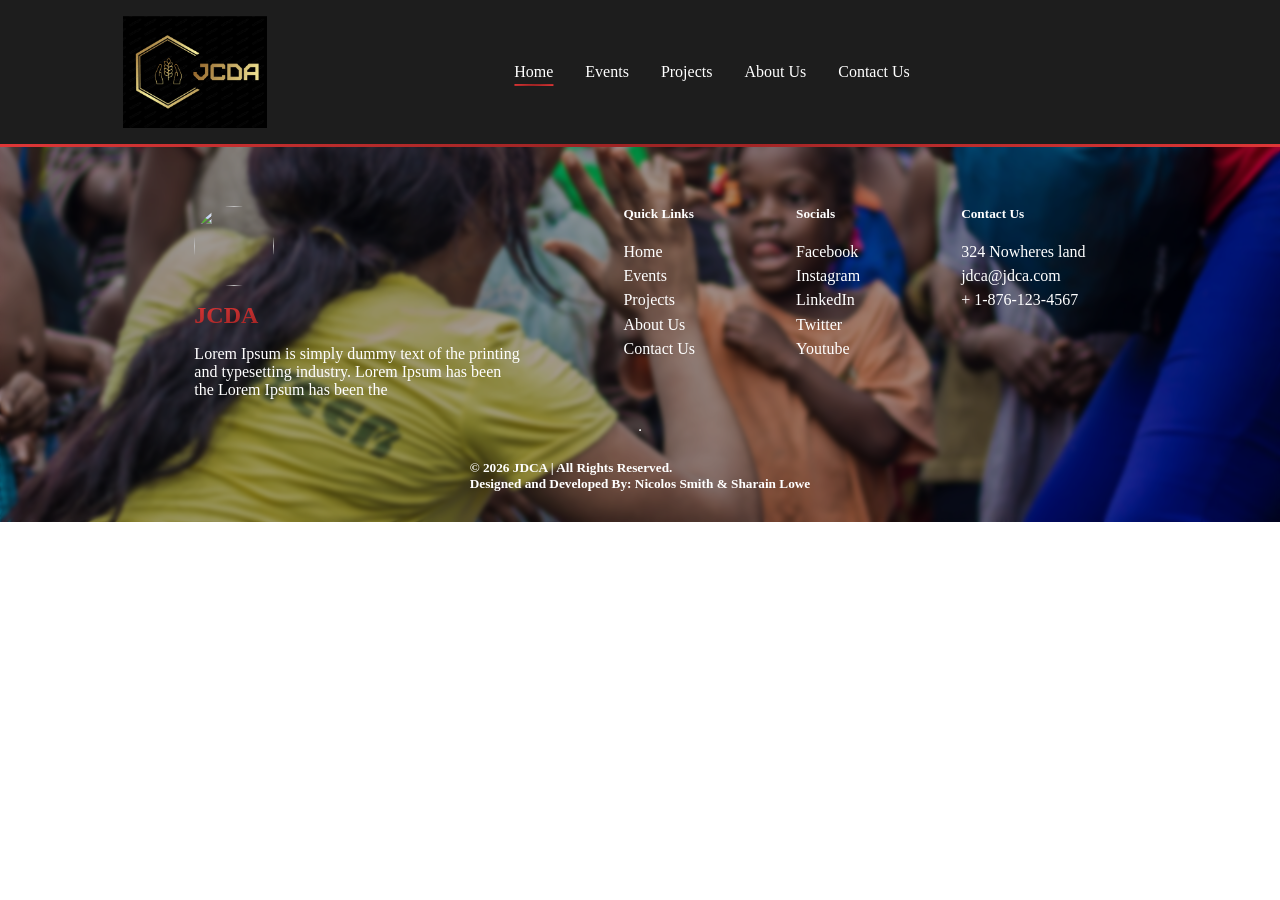
==== index.html @ 3dbd9f69 "changes" ====
<!DOCTYPE html>
<html lang="en">
<head>
    <meta charset="UTF-8">
    <meta name="viewport" content="width=device-width, initial-scale=1.0">
    <link rel="stylesheet" href="./css/style.css">
    <title>Home</title>
</head>
<body>
    <nav>
        <div class="logo-border">
            <a href="index.html">
                <img src="./images/mplogo.png" alt="logo">
            </a>
        </div>
        <ul>
            <li>
                <a href="index.html" class="active-link">Home</a>
            </li>
            <li>
                <a href="events.html">Events</a>
            </li>
            <li>
                <a href="projects-gallery.html">Projects</a>
            </li>
            <li>
                <a href="about.html">About Us</a>
            </li>
            <li>
                <a href="contact.html">Contact Us</a>
            </li>
        </ul>
        <ul>
            <li>
                <i class="fa-solid fa-user"></i>
            </li>
        </ul>
    </nav>






    <footer>
        <div class="overlay">
            <div class="main">
                <div class="comp">
                    <div class="logo-border">
                        <img src="/assets/img/newLogo-01.png" alt="">
                    </div>
                    <h5>JCDA</h5>
                    <p>Lorem Ipsum is simply dummy text of the printing and typesetting industry. Lorem Ipsum has been
                        the Lorem Ipsum has been the</p>
                </div>
                <div class="quicklink">
                    <h5 class="tit">Quick Links</h5>
                    <ul>
                        <li class="footerNav">Home</li>
                        <li class="footerNav">Events</li>
                        <li class="footerNav">Projects</li>
                        <li class="footerNav">About Us</li>
                        <li class="footerNav">Contact Us</li>
                    </ul>
                </div>
                <div class="socials">
                    <h5 class="tit">Socials</h5>
                    <ul>
                        <li class="footerNav"> <i class="fa-brands fa-facebook"></i> Facebook</li>
                        <li class="footerNav"> <i class="fa-brands fa-instagram"></i> Instagram</li>
                        <li class="footerNav"> <i class="fa-brands fa-linkedin"></i> LinkedIn</li>
                        <li class="footerNav"> <i class="fa-brands fa-x-twitter"></i> Twitter</li>
                        <li class="footerNav"> <i class="fa-brands fa-youtube"></i> Youtube</li>
                    </ul>
                </div>
                <div class="contact">
                    <h5 class="tit">Contact Us</h5>
                    <ul>
                        <li>324 Nowheres land</li>
                        <li>jdca@jdca.com</li>
                        <li>+ 1-876-123-4567</li>
                    </ul>
                </div>
            </div>
            <hr class="divider">
            <div class="bottom">
                <h5>© 2026 JDCA | All Rights Reserved.</h5>
                <h5>Designed and Developed By: Nicolos Smith & Sharain Lowe</h5>
            </div>
        </div>
    </footer> 
</body>
</html>
---- css/style.css ----
*{
    margin: 0;
    padding: 0;
    text-decoration: none;
    color: white;
}

.logo-border img {
    width: 9rem;
    height: 7rem;
    object-fit: cover;
    display: block;
}

nav {
    display: flex;
    justify-content: space-around;
    align-items: center;
    padding: 1rem 0rem;
    width: 100%;
    background-color: rgba(0, 0, 0, 0.888);
    color: white;
    position: relative;
}

nav ul {
    position: relative;
    display: flex;
    flex-direction: row;
    justify-content: space-between;
    margin-bottom: 0;
}


nav ul li {
    list-style: none;
    margin-right: 2rem;
}

nav ul li:last-child {
    margin-right: 0;
}

nav ul li a {
    position: relative;
    text-decoration: none;
    color: white;
    font-size: 16px;
    padding-bottom: 6px;
    cursor: pointer;
}


nav ul li a::after {
    content: '';
    position: absolute;
    left: 50%;
    bottom: 0;
    width: 0;
    height: 2px;
    transform: translateX(-50%);
    background: linear-gradient(171deg,
            rgb(224, 55, 55) 0%,
            rgb(159, 36, 36) 45%,
            rgb(159, 36, 36) 55%,
            rgb(224, 55, 55) 100%);
    transition: width 0.35s ease;
}

nav ul li a.active-link::after {
    width: 100%;
}


footer {
    width: 100%;
    min-height: 42vh;
    background-image: url(../images/background.jpg);
    background-size: cover;
    background-repeat: no-repeat;
    background-position: center;
    position: relative;
    display: flex;
}

footer::after {
    content: "";
    position: absolute;
    left: 0;
    top: 0;
    width: 100%;
    height: 3px;
    background: linear-gradient(171deg,
            rgb(224, 55, 55) 0%,
            rgb(159, 36, 36) 45%,
            rgb(159, 36, 36) 55%,
            rgb(224, 55, 55) 100%);
}

footer .overlay {
    position: relative;
    width: 100%;
    min-height: 42vh;
    height: auto;
    backdrop-filter: blur(2px);
    -webkit-backdrop-filter: blur(2px);
    background-color: rgba(0, 0, 0, 0.353);
    display: flex;
    flex-direction: column;
    justify-content: space-evenly;
    align-items: center;
}

footer .comp img {
    width: 5rem;
    height: 5rem;
    border-radius: 50%;
    object-fit: cover;
    display: block;
}

footer .comp {
    width: 30%;
    display: flex;
    row-gap: 1rem;
    flex-direction: column;
}

.quicklink,
.category,
.socials,
.contact {
    display: flex;
    justify-content: center;
    align-items: start;
    flex-direction: column;
    row-gap: 1rem;
}

.comp h5 {
    background: linear-gradient(171deg,
            rgb(224, 55, 55) 0%,
            rgb(159, 36, 36) 45%,
            rgb(159, 36, 36) 55%,
            rgb(224, 55, 55) 100%);
    -webkit-background-clip: text;
    -webkit-text-fill-color: transparent;
    background-clip: text;
    color: transparent;
    font-size: x-large;
}

.comp p {
    color: white;

}

.main {
    position: relative;
    justify-content: space-evenly;
    align-items: start;
    display: flex;
    flex-direction: row;
    padding-top: 2rem;
}


.main ul li {
    list-style: none;
    color: white;
    width: 100%;
    gap: 0.5rem
}


.main ul {
    display: flex;
    flex-direction: column;
    align-items: start;
    position: relative;
    padding: 0;
    row-gap: 0.4rem;
    margin-top: 0.3rem;
}


.topImage{
    width:100;
    position:relative;
    height:40vh;
    background-image: url(../images/contact.jpg);
    background-size: cover;
    background-repeat: no-repeat;
    background-position: center;
    position: relative;
    display: flex;
    flex-direction: column;
    justify-content: center;

}
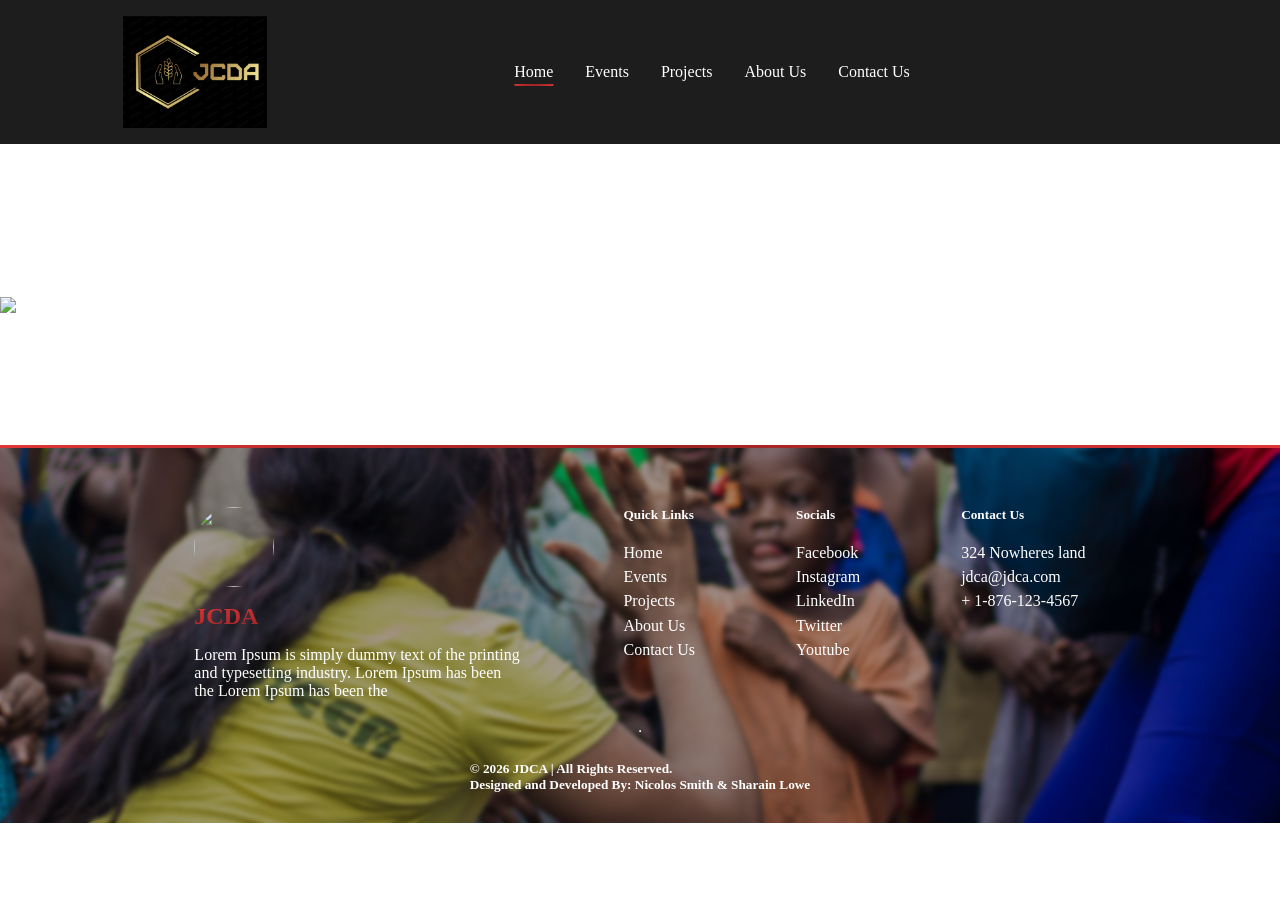
==== commit 502bf1f4: "Add files via upload" ====
--- a/index.html
+++ b/index.html
@@ -37,8 +37,49 @@
         </ul>
     </nav>
 
+    <section class="hero">
+        <div class="hero-content">
+            <h2>Building Stronger Communities Across Jamaica</h2>
+            <p>Creating opportunities through education, youth development, environmental projects, and community outreach.</p>
+            <div class="hero-actions">
+                <a href="about.html" class="button">Learn More</a>
+                <a href="contact.html" class="button button-secondary">Get Involved</a>
+            </div>
+        </div>
+    </section>
 
-
+    <section class="welcome">
+     <div class="welcome-content">
+            <h2>Welcome to JCDA</h2>
+            <p>
+            The Jamaica Community Development Association (JCDA) is a non-profit organization dedicated to improving communities across Jamaica through education, youth initiatives, environmental projects, and community outreach programmes.
+            </p>
+        </div>
+    </section>
+    <section class="featured">
+        <div class="featured-content">
+            <h2>Featured Project</h2>
+            <div class="project-card">
+                <div class="image-group">
+                    <img src="images/Planting.trees.jpg" alt="Community Tree Planting Project">
+                 <!--   <img src="images/planting.trees2.jpg" alt="Community Tree Planting Project"> -->
+                </div>
+                <div class="project-details">
+                    <h3>Community Tree Planting Initiative</h3>
+                    <p>
+                        JCDA's Community Tree Planting Initiative focuses on protecting Jamaica's environment by encouraging volunteers to plant trees and promote sustainability within local communities.
+                    </p>
+                    <h4>Project Achievements</h4>
+                    <ul>
+                        <li>1,500 trees planted</li>
+                        <li>350 community volunteers involved</li>
+                        <li>10 communities supported</li>
+                    </ul>
+                    <a href="contact.html" class="button">Volunteer Today</a>
+                </div>
+            </div>
+        </div>
+    </section>
 
 
 
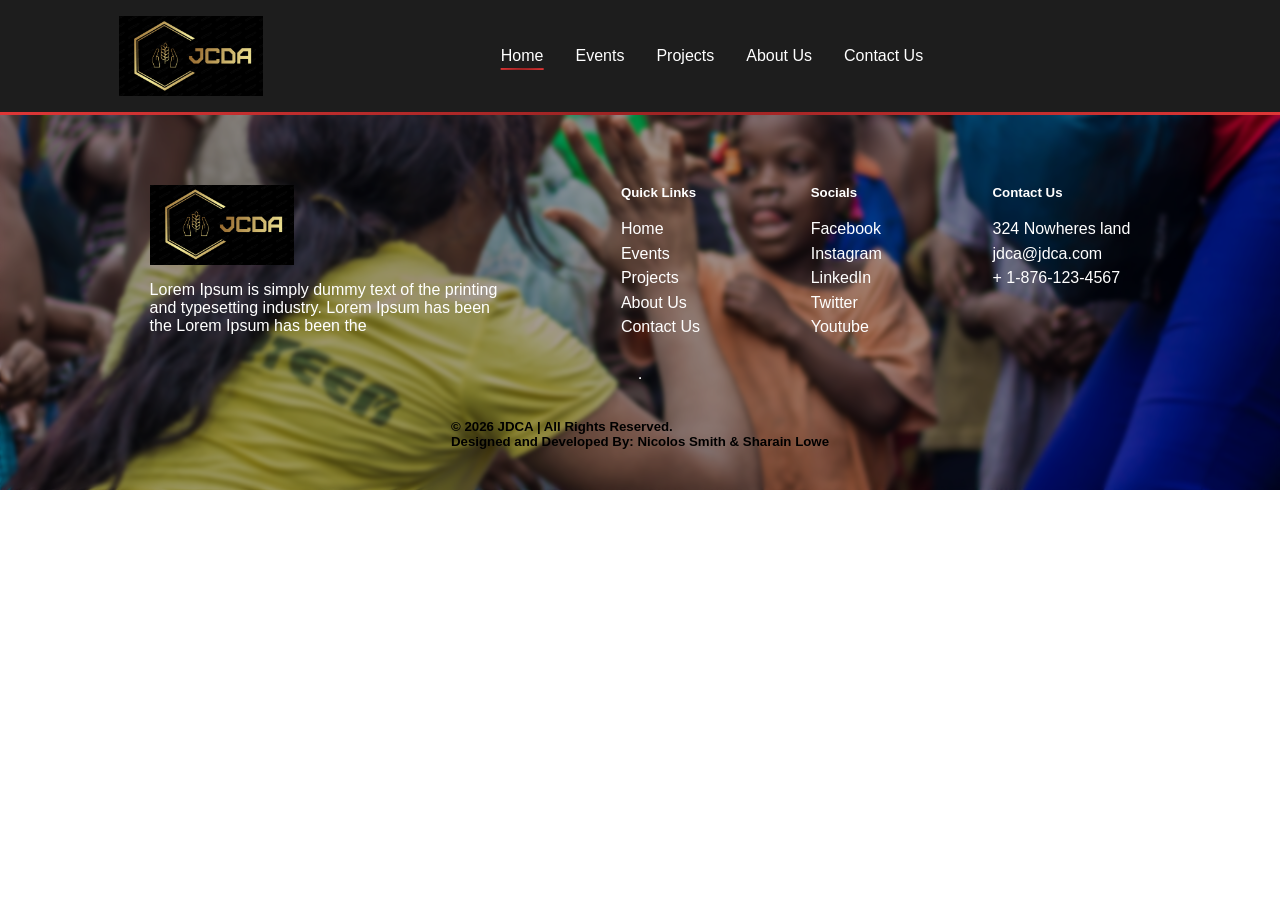
==== commit cb3ac18f: "event page completed" ====
--- a/index.html
+++ b/index.html
@@ -37,49 +37,8 @@
         </ul>
     </nav>
 
-    <section class="hero">
-        <div class="hero-content">
-            <h2>Building Stronger Communities Across Jamaica</h2>
-            <p>Creating opportunities through education, youth development, environmental projects, and community outreach.</p>
-            <div class="hero-actions">
-                <a href="about.html" class="button">Learn More</a>
-                <a href="contact.html" class="button button-secondary">Get Involved</a>
-            </div>
-        </div>
-    </section>
 
-    <section class="welcome">
-     <div class="welcome-content">
-            <h2>Welcome to JCDA</h2>
-            <p>
-            The Jamaica Community Development Association (JCDA) is a non-profit organization dedicated to improving communities across Jamaica through education, youth initiatives, environmental projects, and community outreach programmes.
-            </p>
-        </div>
-    </section>
-    <section class="featured">
-        <div class="featured-content">
-            <h2>Featured Project</h2>
-            <div class="project-card">
-                <div class="image-group">
-                    <img src="images/Planting.trees.jpg" alt="Community Tree Planting Project">
-                 <!--   <img src="images/planting.trees2.jpg" alt="Community Tree Planting Project"> -->
-                </div>
-                <div class="project-details">
-                    <h3>Community Tree Planting Initiative</h3>
-                    <p>
-                        JCDA's Community Tree Planting Initiative focuses on protecting Jamaica's environment by encouraging volunteers to plant trees and promote sustainability within local communities.
-                    </p>
-                    <h4>Project Achievements</h4>
-                    <ul>
-                        <li>1,500 trees planted</li>
-                        <li>350 community volunteers involved</li>
-                        <li>10 communities supported</li>
-                    </ul>
-                    <a href="contact.html" class="button">Volunteer Today</a>
-                </div>
-            </div>
-        </div>
-    </section>
+
 
 
 
@@ -88,9 +47,8 @@
             <div class="main">
                 <div class="comp">
                     <div class="logo-border">
-                        <img src="/assets/img/newLogo-01.png" alt="">
+                        <img src="./images/mplogo.png" alt="">
                     </div>
-                    <h5>JCDA</h5>
                     <p>Lorem Ipsum is simply dummy text of the printing and typesetting industry. Lorem Ipsum has been
                         the Lorem Ipsum has been the</p>
                 </div>
--- a/css/style.css
+++ b/css/style.css
@@ -2,12 +2,17 @@
     margin: 0;
     padding: 0;
     text-decoration: none;
-    color: white;
+    font-family: Arial, Helvetica, sans-serif;
+
+}
+
+section{
+    color: rgb(255, 255, 255);
 }
 
 .logo-border img {
     width: 9rem;
-    height: 7rem;
+    height: 5rem;
     object-fit: cover;
     display: block;
 }
@@ -112,9 +117,8 @@
 }
 
 footer .comp img {
-    width: 5rem;
+    width: 9rem;
     height: 5rem;
-    border-radius: 50%;
     object-fit: cover;
     display: block;
 }
@@ -156,6 +160,7 @@
 }
 
 .main {
+    color: rgb(255, 255, 255);
     position: relative;
     justify-content: space-evenly;
     align-items: start;
@@ -197,4 +202,273 @@
     flex-direction: column;
     justify-content: center;
 
+}
+
+.topImage .overlay{
+    background-color: rgba(0, 0, 0, 0.234);
+    position: relative;
+    display: flex;
+    flex-direction: column;
+    justify-content: center;
+    height:100%;
+    width: 100%;
+}
+
+.topImage .overlay h1{
+    margin-left: 2rem;
+
+}
+
+.topImage .overlay h3{
+    margin-top: 1.3rem;
+    margin-left: 12rem;
+}
+
+
+main .contact{
+    display: flex;
+    position: relative;
+    justify-content: center;
+    width:100%;
+    align-items: center;
+    flex-direction: row;
+    min-height: 40vh;
+    padding:2rem;
+    background-color: rgba(0, 0, 0, 0.888);
+}
+
+main .contact h1{
+    color:black;
+    font-size: 3rem;
+}
+
+main .contact p{
+    color:black;
+}
+
+.contactDetails, form{
+    width:50%;
+    height:100%;
+    display: flex;
+    flex-direction: column;
+    row-gap: 2rem;
+}
+
+.formcon{
+    width:80%;
+    background-color: rgb(46, 46, 46);
+    padding:2rem;
+    border-radius: 1rem;
+    display: flex;
+    flex-direction: column;
+    row-gap: 2rem;
+    border: 1px solid rgb(133, 133, 133);
+}
+
+.row{
+    width:80%;
+    display: flex;
+    flex-direction: row;
+    justify-content: space-between;
+    position: relative;
+    column-gap: 2rem;
+}
+
+.namefield, .fieldCon{
+    
+    display: flex;
+    position: relative;
+    flex-direction: column;
+    width:80%;
+    justify-content: space-between;
+}
+
+.fieldCon{
+    width:100%;
+}
+
+input{
+    height:2rem;
+}
+.error{
+    color:red;
+    font-size: 0.8rem;
+}
+
+input.invalid, textarea.invalid{
+   border: 2px solid red;
+}
+
+input.valid, textarea.valid {
+    border: 2px solid green;
+}
+
+.error{
+    color: red !important;
+}
+
+.contact .contactDetails h1, .contact .contactDetails p{
+    color: white;
+}
+
+.contact .contactDetails p{
+    font-size: 1.5rem;
+    font-weight: 200;
+}
+
+.contactinfo{
+    display: flex;
+    position: relative;
+    align-items: center;
+    column-gap: 1rem;
+}
+
+.contactinfo .svg-inline--fa{
+    font-size: 2rem;
+    width:2rem;
+    height:2rem;
+}
+
+#subBtn{
+    background-color: black;
+    color:white;
+    outline:none;
+    border:2px solid white;
+    width:7rem;
+    height:2.5rem;
+    border-radius: 1rem;
+    cursor: pointer;
+}
+
+
+#subBtn:hover{
+    background-color: rgb(33, 33, 33);
+}
+
+input, textarea{
+    color: rgb(49, 49, 49);
+}
+
+textarea{
+    height:4rem;
+}
+
+
+.events{
+    display: flex;
+    flex-direction: column;
+    justify-content: center;
+    align-items: center;
+    padding: 2rem;
+    row-gap: 3rem;
+    background-color: rgb(46, 46, 46);
+}
+
+.events h1{
+    font-family: Arial, Helvetica, sans-serif;
+    font-size: 3rem;
+}
+
+.eventCon{
+    width:100%;
+    justify-content: center;
+    display: flex;
+    flex-direction: row;
+    flex-wrap: wrap;
+    column-gap: 2rem;
+    row-gap: 2rem;
+}
+
+.eventCard{
+    width:20rem;
+    background-color: rgb(255, 254, 253);
+    height:25rem;
+    display: flex;
+    flex-direction: column;
+    border-radius: 3rem;
+    box-shadow: 0px 10px 11px -1px rgba(0,0,0,0.75);
+    -webkit-box-shadow: 0px 10px 11px -1px rgba(0,0,0,0.75);
+    -moz-box-shadow: 0px 10px 11px -1px rgba(0,0,0,0.75);
+}
+
+.eventCard img{
+    border-radius: 3rem;
+    box-shadow: 0px 10px 11px -1px rgba(0,0,0,0.75);
+    -webkit-box-shadow: 0px 10px 11px -1px rgba(0,0,0,0.75);
+    -moz-box-shadow: 0px 10px 11px -1px rgba(0,0,0,0.75);
+}
+
+.cardInfo{
+    display: flex;
+    justify-content: center;
+    align-items: center;
+    position: relative;
+    flex:1;
+    column-gap: 1rem;
+    padding:0 1rem;
+}
+
+.cardInfo h5{
+    color: rgb(109, 109, 109);
+}
+
+.cardInfo span{
+    height:60%;
+    width:2px;
+    
+}
+
+.blueline{
+     background-color: rgb(41, 95, 126);
+}
+
+.redline{
+    background-color: rgb(173, 0, 0);
+}
+
+
+.greenline{
+background-color: rgb(0, 75, 0);
+}
+
+.purpleline{
+    background-color: purple;
+}
+
+.date{
+    display: flex;
+    flex-direction: column;
+    justify-content: center;
+    align-items: center;
+}
+
+.date h4, .date h3{
+    font-size: 2rem;
+}
+
+.date h4{
+   font-family:Cambria, Cochin, Georgia, Times, 'Times New Roman', serif;
+}
+
+.fulldDeatails{
+    display: flex;
+    flex-direction: column;
+    row-gap: 0.6rem;
+    
+}
+
+.blue{
+    color:rgb(41, 95, 126) ;
+}
+
+.red{
+    color:rgb(173, 0, 0);
+}
+
+.green{
+    color: rgb(0, 75, 0);
+}
+
+.purple{
+    color: purple;
 }
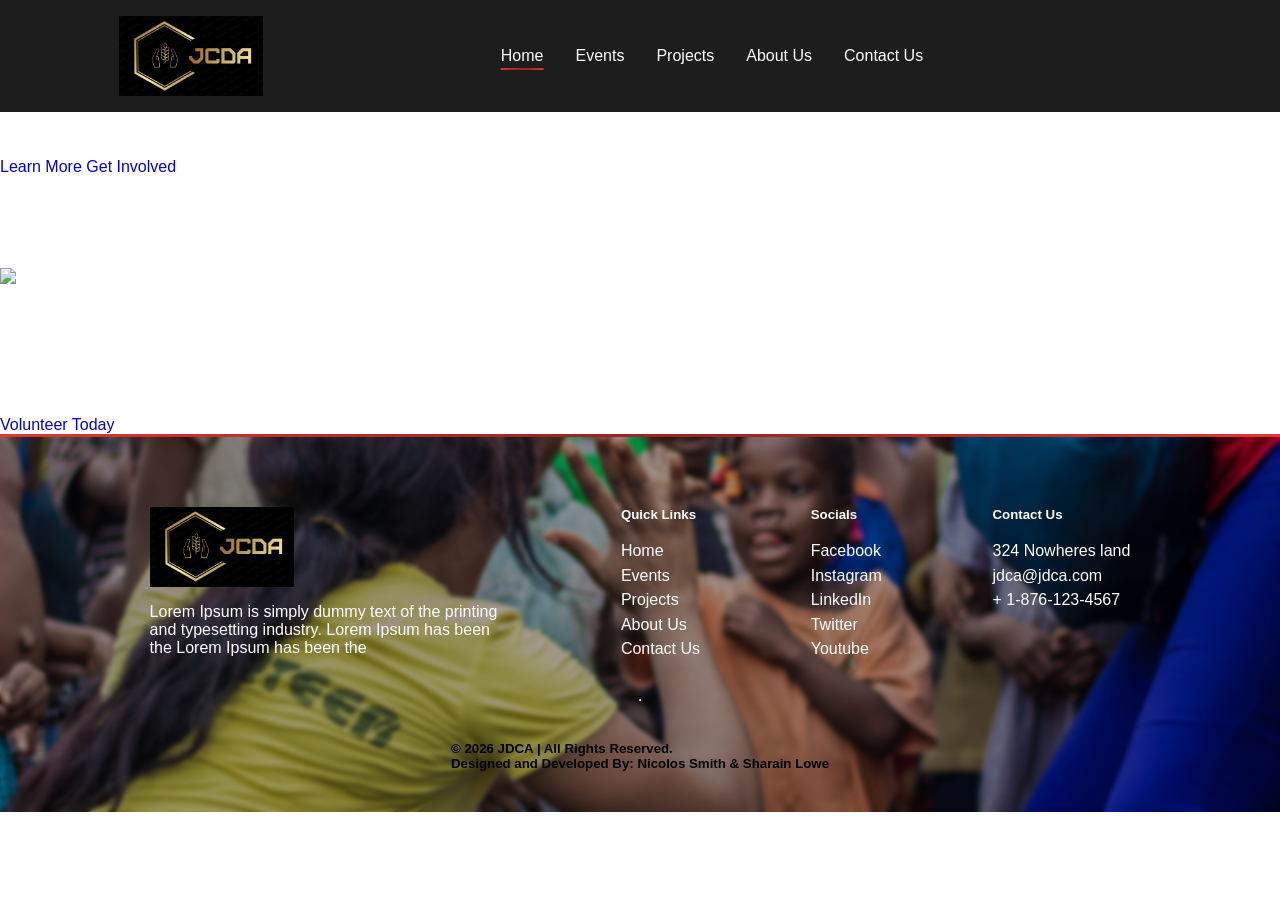
==== commit 26eed624: "Merge branch 'NickReal'" ====
--- a/index.html
+++ b/index.html
@@ -37,8 +37,49 @@
         </ul>
     </nav>
 
+    <section class="hero">
+        <div class="hero-content">
+            <h2>Building Stronger Communities Across Jamaica</h2>
+            <p>Creating opportunities through education, youth development, environmental projects, and community outreach.</p>
+            <div class="hero-actions">
+                <a href="about.html" class="button">Learn More</a>
+                <a href="contact.html" class="button button-secondary">Get Involved</a>
+            </div>
+        </div>
+    </section>
 
-
+    <section class="welcome">
+     <div class="welcome-content">
+            <h2>Welcome to JCDA</h2>
+            <p>
+            The Jamaica Community Development Association (JCDA) is a non-profit organization dedicated to improving communities across Jamaica through education, youth initiatives, environmental projects, and community outreach programmes.
+            </p>
+        </div>
+    </section>
+    <section class="featured">
+        <div class="featured-content">
+            <h2>Featured Project</h2>
+            <div class="project-card">
+                <div class="image-group">
+                    <img src="images/Planting.trees.jpg" alt="Community Tree Planting Project">
+                 <!--   <img src="images/planting.trees2.jpg" alt="Community Tree Planting Project"> -->
+                </div>
+                <div class="project-details">
+                    <h3>Community Tree Planting Initiative</h3>
+                    <p>
+                        JCDA's Community Tree Planting Initiative focuses on protecting Jamaica's environment by encouraging volunteers to plant trees and promote sustainability within local communities.
+                    </p>
+                    <h4>Project Achievements</h4>
+                    <ul>
+                        <li>1,500 trees planted</li>
+                        <li>350 community volunteers involved</li>
+                        <li>10 communities supported</li>
+                    </ul>
+                    <a href="contact.html" class="button">Volunteer Today</a>
+                </div>
+            </div>
+        </div>
+    </section>
 
 
 
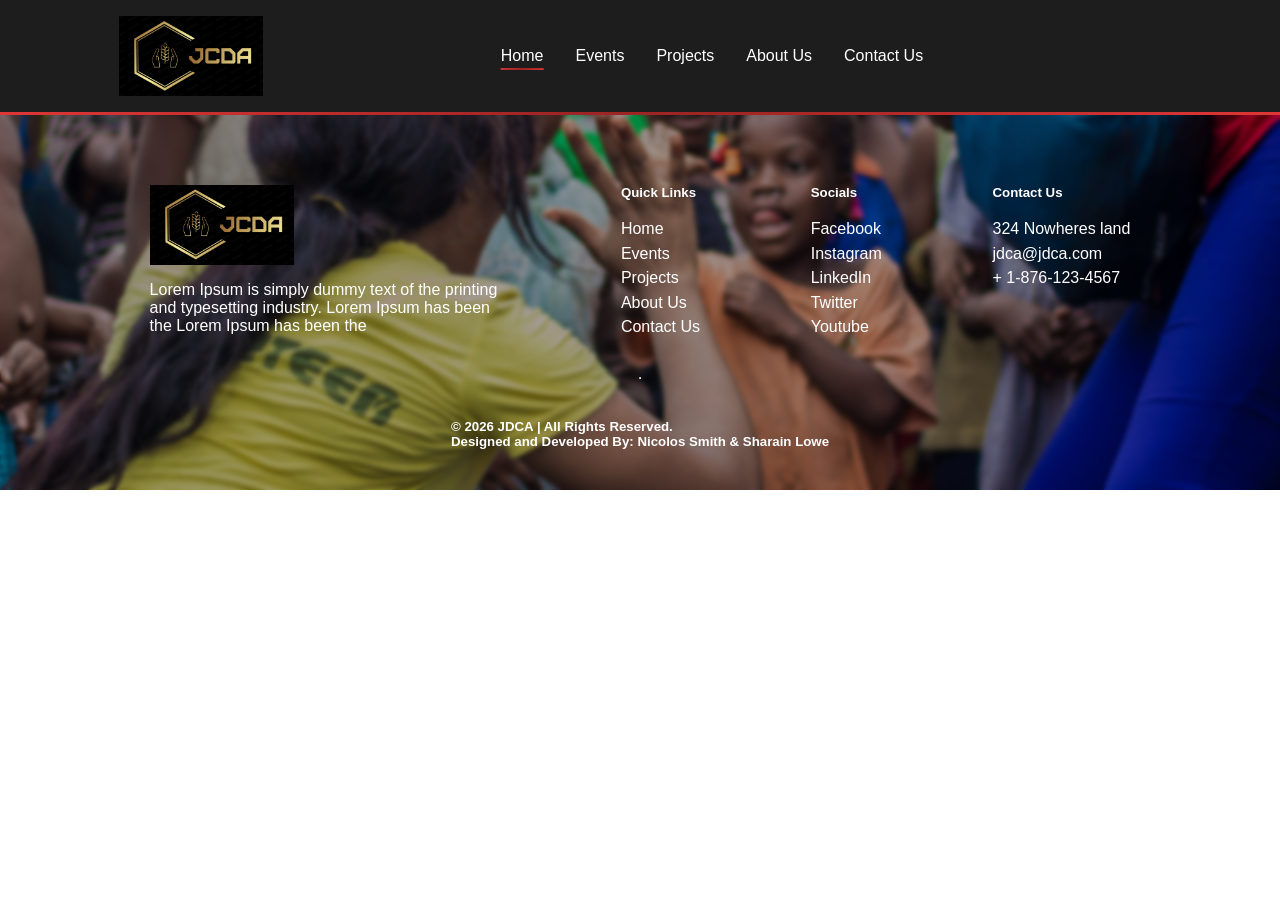
==== commit 4142837f: "updatwe" ====
--- a/index.html
+++ b/index.html
@@ -32,54 +32,13 @@
         </ul>
         <ul>
             <li>
-                <i class="fa-solid fa-user"></i>
+                <!-- <i class="fa-solid fa-user"></i> -->
             </li>
         </ul>
     </nav>
 
-    <section class="hero">
-        <div class="hero-content">
-            <h2>Building Stronger Communities Across Jamaica</h2>
-            <p>Creating opportunities through education, youth development, environmental projects, and community outreach.</p>
-            <div class="hero-actions">
-                <a href="about.html" class="button">Learn More</a>
-                <a href="contact.html" class="button button-secondary">Get Involved</a>
-            </div>
-        </div>
-    </section>
 
-    <section class="welcome">
-     <div class="welcome-content">
-            <h2>Welcome to JCDA</h2>
-            <p>
-            The Jamaica Community Development Association (JCDA) is a non-profit organization dedicated to improving communities across Jamaica through education, youth initiatives, environmental projects, and community outreach programmes.
-            </p>
-        </div>
-    </section>
-    <section class="featured">
-        <div class="featured-content">
-            <h2>Featured Project</h2>
-            <div class="project-card">
-                <div class="image-group">
-                    <img src="images/Planting.trees.jpg" alt="Community Tree Planting Project">
-                 <!--   <img src="images/planting.trees2.jpg" alt="Community Tree Planting Project"> -->
-                </div>
-                <div class="project-details">
-                    <h3>Community Tree Planting Initiative</h3>
-                    <p>
-                        JCDA's Community Tree Planting Initiative focuses on protecting Jamaica's environment by encouraging volunteers to plant trees and promote sustainability within local communities.
-                    </p>
-                    <h4>Project Achievements</h4>
-                    <ul>
-                        <li>1,500 trees planted</li>
-                        <li>350 community volunteers involved</li>
-                        <li>10 communities supported</li>
-                    </ul>
-                    <a href="contact.html" class="button">Volunteer Today</a>
-                </div>
-            </div>
-        </div>
-    </section>
+
 
 
 
--- a/css/style.css
+++ b/css/style.css
@@ -86,6 +86,7 @@
     background-position: center;
     position: relative;
     display: flex;
+    color:white
 }
 
 footer::after {
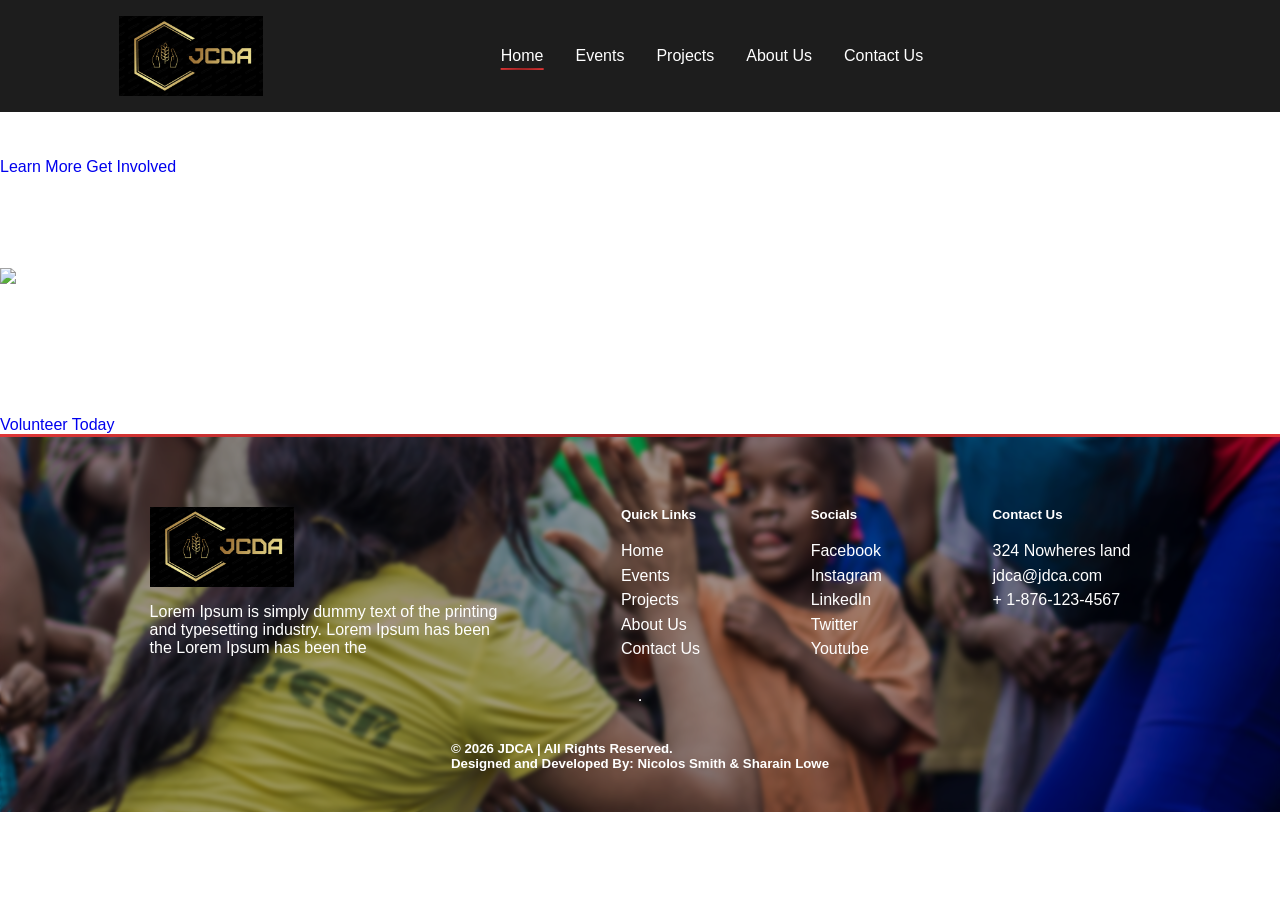
==== commit 82e5f8a4: "Merge branch 'NickReal'" ====
--- a/index.html
+++ b/index.html
@@ -37,8 +37,49 @@
         </ul>
     </nav>
 
+    <section class="hero">
+        <div class="hero-content">
+            <h2>Building Stronger Communities Across Jamaica</h2>
+            <p>Creating opportunities through education, youth development, environmental projects, and community outreach.</p>
+            <div class="hero-actions">
+                <a href="about.html" class="button">Learn More</a>
+                <a href="contact.html" class="button button-secondary">Get Involved</a>
+            </div>
+        </div>
+    </section>
 
-
+    <section class="welcome">
+     <div class="welcome-content">
+            <h2>Welcome to JCDA</h2>
+            <p>
+            The Jamaica Community Development Association (JCDA) is a non-profit organization dedicated to improving communities across Jamaica through education, youth initiatives, environmental projects, and community outreach programmes.
+            </p>
+        </div>
+    </section>
+    <section class="featured">
+        <div class="featured-content">
+            <h2>Featured Project</h2>
+            <div class="project-card">
+                <div class="image-group">
+                    <img src="images/Planting.trees.jpg" alt="Community Tree Planting Project">
+                 <!--   <img src="images/planting.trees2.jpg" alt="Community Tree Planting Project"> -->
+                </div>
+                <div class="project-details">
+                    <h3>Community Tree Planting Initiative</h3>
+                    <p>
+                        JCDA's Community Tree Planting Initiative focuses on protecting Jamaica's environment by encouraging volunteers to plant trees and promote sustainability within local communities.
+                    </p>
+                    <h4>Project Achievements</h4>
+                    <ul>
+                        <li>1,500 trees planted</li>
+                        <li>350 community volunteers involved</li>
+                        <li>10 communities supported</li>
+                    </ul>
+                    <a href="contact.html" class="button">Volunteer Today</a>
+                </div>
+            </div>
+        </div>
+    </section>
 
 
 
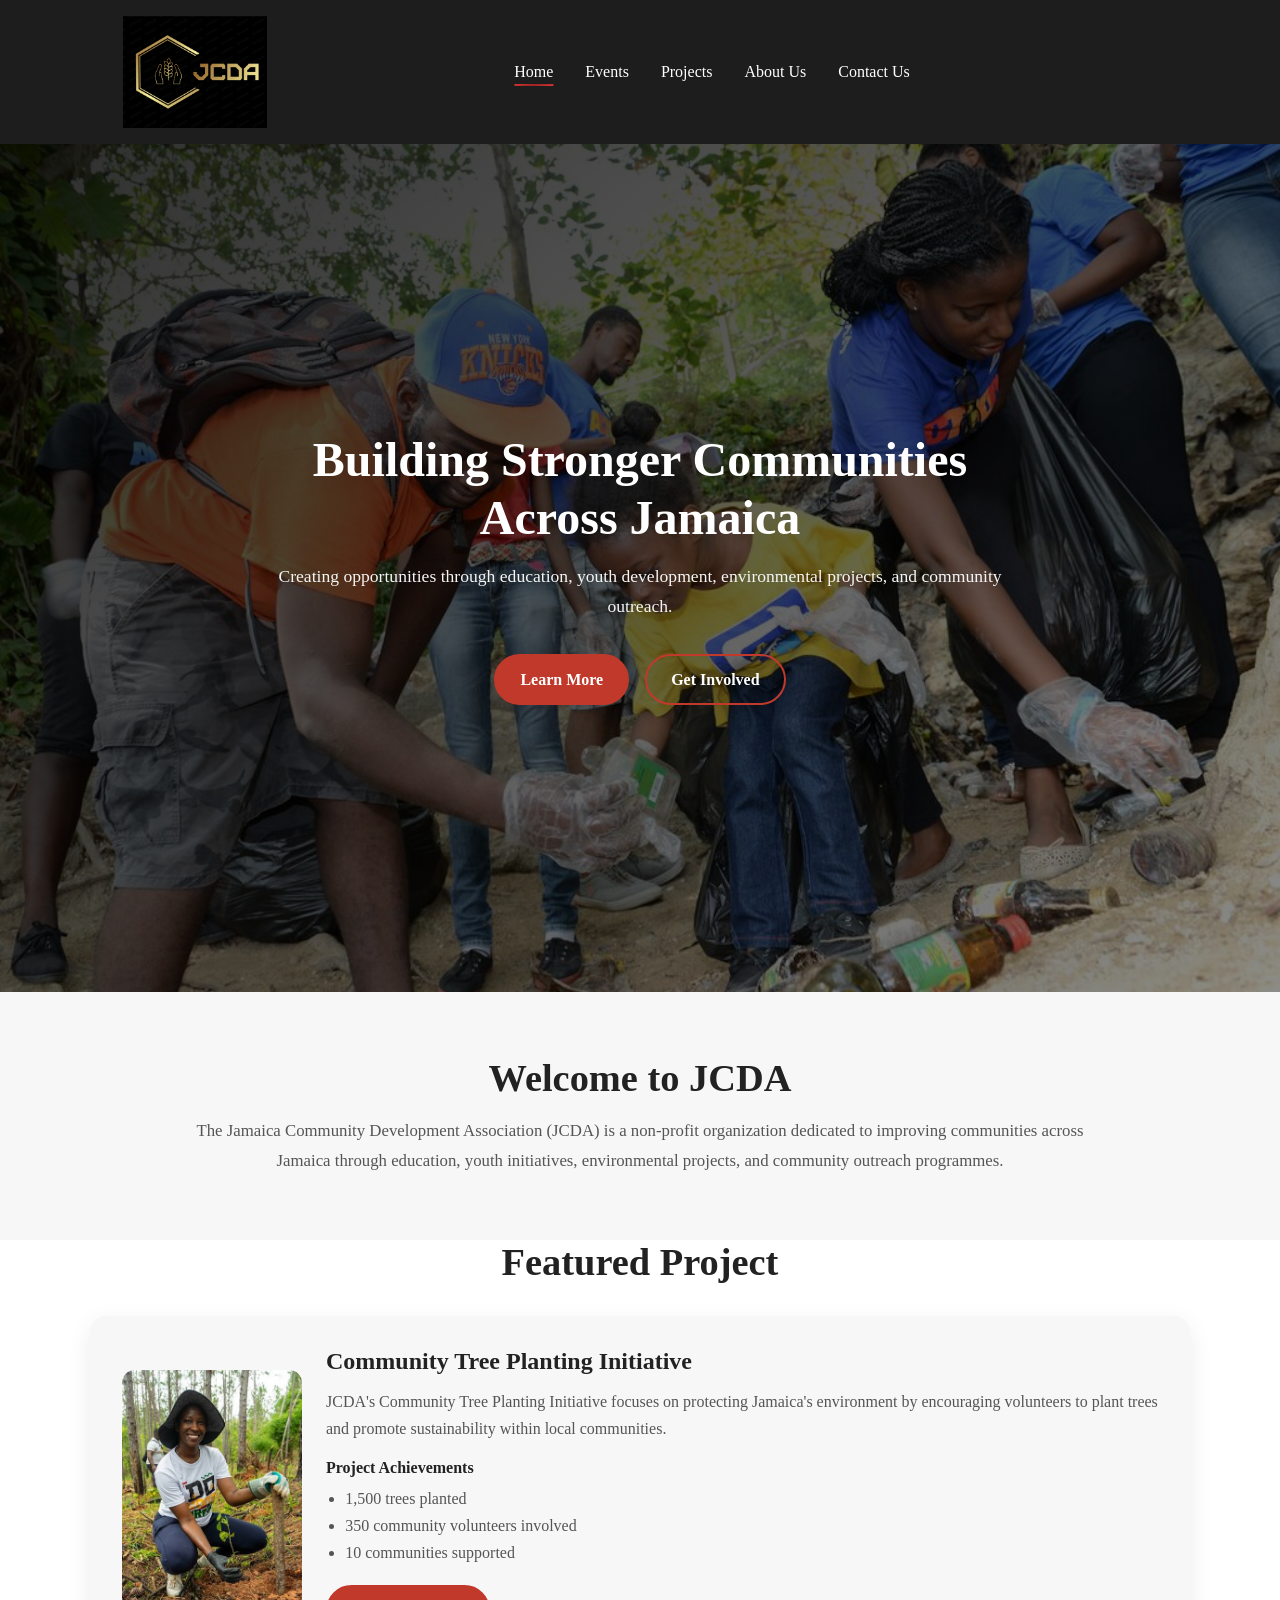
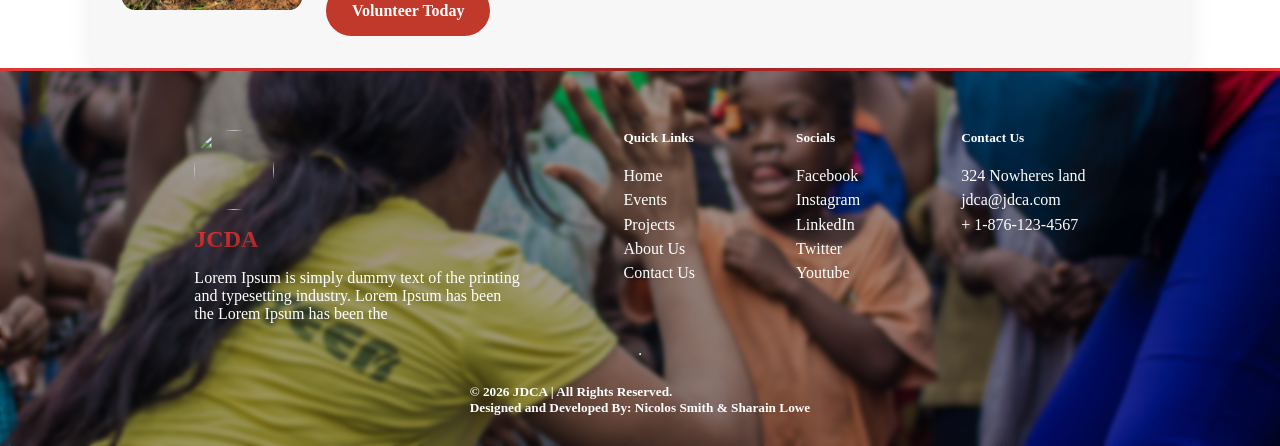
==== commit 865aa5e9: "Updating About and index page" ====
--- a/index.html
+++ b/index.html
@@ -32,7 +32,7 @@
         </ul>
         <ul>
             <li>
-                <!-- <i class="fa-solid fa-user"></i> -->
+                <i class="fa-solid fa-user"></i>
             </li>
         </ul>
     </nav>
@@ -88,8 +88,9 @@
             <div class="main">
                 <div class="comp">
                     <div class="logo-border">
-                        <img src="./images/mplogo.png" alt="">
+                        <img src="/assets/img/newLogo-01.png" alt="">
                     </div>
+                    <h5>JCDA</h5>
                     <p>Lorem Ipsum is simply dummy text of the printing and typesetting industry. Lorem Ipsum has been
                         the Lorem Ipsum has been the</p>
                 </div>
--- a/css/style.css
+++ b/css/style.css
@@ -2,17 +2,93 @@
     margin: 0;
     padding: 0;
     text-decoration: none;
-    font-family: Arial, Helvetica, sans-serif;
-
-}
-
-section{
-    color: rgb(255, 255, 255);
-}
+    color: white;
+}
+
+/* Contact section styles */
+.contact-section {
+    max-width: 1100px;
+    margin: 2rem auto;
+    display: flex;
+    gap: 2rem;
+    padding: 2rem;
+    flex-wrap: wrap;
+    align-items: flex-start;
+}
+
+.contact-info {
+    flex: 1 1 320px;
+}
+
+.contact-form {
+    flex: 1 1 360px;
+    background: #fff;
+    padding: 1.5rem;
+    border-radius: 8px;
+    box-shadow: 0 8px 30px rgba(0,0,0,0.06);
+    color: #222;
+}
+
+.contact-section h2 {
+    color: #222;
+    margin-bottom: 1rem;
+}
+
+.info-box {
+    background: linear-gradient(135deg, #f8d7da, #f5b7b1);
+    padding: 0.8rem;
+    border-radius: 8px;
+    margin-bottom: 0.8rem;
+}
+
+.contact-form label {
+    display: block;
+    margin-top: 0.75rem;
+    color: #333;
+}
+
+.contact-form input,
+.contact-form textarea {
+    width: 100%;
+    padding: 0.6rem;
+    border: 1px solid #e0e0e0;
+    border-radius: 6px;
+    margin-top: 0.3rem;
+    box-sizing: border-box;
+    color: #000;
+}
+
+.contact-form input::placeholder,
+.contact-form textarea::placeholder {
+    color: #777;
+    opacity: 1;
+}
+
+.contact-form button {
+    margin-top: 1rem;
+    background: #c0392b;
+    color: #fff;
+    border: 0;
+    padding: 0.75rem 1rem;
+    border-radius: 6px;
+    cursor: pointer;
+    font-weight: 600;
+}
+
+.contact-form button:hover {
+    background: #a93224;
+}
+
+@media (max-width: 800px) {
+    .contact-section {
+        flex-direction: column;
+    }
+}
+
 
 .logo-border img {
     width: 9rem;
-    height: 5rem;
+    height: 7rem;
     object-fit: cover;
     display: block;
 }
@@ -76,6 +152,243 @@
     width: 100%;
 }
 
+.hero {
+    min-height: 80vh;
+    display: flex;
+    align-items: center;
+    justify-content: center;
+    padding: 4rem 2rem;
+    background: linear-gradient(135deg, rgba(0, 0, 0, 0.82), rgba(0, 0, 0, 0.45)), url('../images/background\ homepage.jpg');
+    background-size: cover;
+    background-position: center;
+    text-align: center;
+}
+
+.hero-content {
+    max-width: 760px;
+}
+
+.hero h2 {
+    font-size: clamp(2rem, 4vw, 3rem);
+    line-height: 1.2;
+    margin-bottom: 1rem;
+}
+
+.hero p {
+    font-size: 1.1rem;
+    line-height: 1.7;
+    margin-bottom: 2rem;
+    color: #f5f5f5;
+}
+
+.hero-actions {
+    display: flex;
+    justify-content: center;
+    gap: 1rem;
+    flex-wrap: wrap;
+}
+
+.button {
+    display: inline-block;
+    padding: 0.9rem 1.5rem;
+    border: 2px solid #c0392b;
+    border-radius: 999px;
+    background-color: #c0392b;
+    color: #fff;
+    font-weight: 600;
+    transition: transform 0.2s ease, background-color 0.2s ease;
+}
+
+.button:hover {
+    background-color: #a93224;
+    transform: translateY(-2px);
+}
+
+.button-secondary {
+    background-color: transparent;
+}
+
+.welcome {
+    padding: 4rem 2rem;
+    background-color: #f7f7f7;
+}
+
+.welcome-content {
+    max-width: 900px;
+    margin: 0 auto;
+    text-align: center;
+}
+
+.welcome h2 {
+    font-size: clamp(1.8rem, 3vw, 2.4rem);
+    margin-bottom: 1rem;
+    color: #222;
+}
+
+.welcome p {
+    font-size: 1.05rem;
+    line-height: 1.8;
+    color: #555;
+}
+
+.about-intro {
+    padding: 4rem 2rem;
+    background-color: #f7f7f7;
+}
+
+.about-intro-content {
+    max-width: 900px;
+    margin: 0 auto;
+}
+
+.about-intro h2 {
+    font-size: clamp(1.8rem, 3vw, 2.4rem);
+    margin-bottom: 1rem;
+    color: #222;
+}
+
+.about-intro p {
+    font-size: 1.05rem;
+    line-height: 1.8;
+    color: #555;
+    margin-bottom: 1rem;
+}
+
+.vision-mission {
+    display: flex;
+    flex-wrap: wrap;
+    gap: 1.5rem;
+    justify-content: center;
+    padding: 4rem 2rem;
+    background-color: #fff;
+}
+
+.info-card {
+    flex: 1 1 280px;
+    max-width: 420px;
+    padding: 2rem;
+    background: linear-gradient(135deg, #c0392b, #e74c3c);
+    border-radius: 1rem;
+    box-shadow: 0 8px 24px rgba(0, 0, 0, 0.12);
+}
+
+.about-page .info-card {
+    background: linear-gradient(135deg, #c0392b, #e74c3c);
+}
+
+.info-card h3 {
+    font-size: 1.4rem;
+    margin-bottom: 0.8rem;
+    color: #fff;
+}
+
+.info-card p {
+    color: #fff;
+    line-height: 1.8;
+}
+
+.values {
+    padding: 4rem 2rem;
+    background-color: #fff;
+}
+
+.values-content {
+    max-width: 1100px;
+    margin: 0 auto;
+}
+
+.values h2 {
+    text-align: center;
+    font-size: clamp(1.8rem, 3vw, 2.4rem);
+    margin-bottom: 2rem;
+    color: #222;
+}
+
+.value-container {
+    display: grid;
+    grid-template-columns: repeat(2, minmax(220px, 1fr));
+    gap: 1.5rem;
+}
+
+.value-card {
+    background: linear-gradient(135deg, #f7f7f7, #f0f0f0);
+    padding: 1.5rem;
+    border-radius: 1rem;
+    box-shadow: 0 8px 24px rgba(0, 0, 0, 0.06);
+}
+
+.about-page .value-card {
+    background: linear-gradient(135deg, #f8d7da, #f5b7b1);
+}
+
+.value-card h3 {
+    font-size: 1.2rem;
+    margin-bottom: 0.6rem;
+    color: #222;
+}
+
+.value-card p {
+    color: #555;
+    line-height: 1.7;
+}
+
+.featured {
+    max-width: 1100px;
+    margin: 0 auto;
+}
+
+.featured h2 {
+    text-align: center;
+    font-size: clamp(1.8rem, 3vw, 2.4rem);
+    margin-bottom: 2rem;
+    color: #222;
+}
+
+.project-card {
+    display: flex;
+    flex-wrap: wrap;
+    gap: 1.5rem;
+    align-items: center;
+    background-color: #f7f7f7;
+    padding: 2rem;
+    border-radius: 1rem;
+    box-shadow: 0 8px 24px rgba(0, 0, 0, 0.08);
+}
+
+.project-card img {
+    width: 100%;
+    max-width: 320px;
+    height: 240px;
+    object-fit: cover;
+    border-radius: 0.8rem;
+}
+
+.project-details {
+    flex: 1;
+    min-width: 280px;
+}
+
+.project-details h3 {
+    font-size: 1.5rem;
+    margin-bottom: 0.8rem;
+    color: #222;
+}
+
+.project-details p,
+.project-details li {
+    color: #555;
+    line-height: 1.7;
+}
+
+.project-details h4 {
+    margin: 1rem 0 0.5rem;
+    color: #222;
+}
+
+.project-details ul {
+    padding-left: 1.2rem;
+    margin-bottom: 1.2rem;
+}
 
 footer {
     width: 100%;
@@ -86,7 +399,6 @@
     background-position: center;
     position: relative;
     display: flex;
-    color:white
 }
 
 footer::after {
@@ -118,8 +430,9 @@
 }
 
 footer .comp img {
-    width: 9rem;
+    width: 5rem;
     height: 5rem;
+    border-radius: 50%;
     object-fit: cover;
     display: block;
 }
@@ -161,7 +474,6 @@
 }
 
 .main {
-    color: rgb(255, 255, 255);
     position: relative;
     justify-content: space-evenly;
     align-items: start;
@@ -191,285 +503,15 @@
 
 
 .topImage{
-    width:100;
-    position:relative;
-    height:40vh;
+    width: 100%;
+    position: relative;
+    height: 40vh;
     background-image: url(../images/contact.jpg);
     background-size: cover;
     background-repeat: no-repeat;
     background-position: center;
-    position: relative;
     display: flex;
     flex-direction: column;
     justify-content: center;
 
 }
-
-.topImage .overlay{
-    background-color: rgba(0, 0, 0, 0.234);
-    position: relative;
-    display: flex;
-    flex-direction: column;
-    justify-content: center;
-    height:100%;
-    width: 100%;
-}
-
-.topImage .overlay h1{
-    margin-left: 2rem;
-
-}
-
-.topImage .overlay h3{
-    margin-top: 1.3rem;
-    margin-left: 12rem;
-}
-
-
-main .contact{
-    display: flex;
-    position: relative;
-    justify-content: center;
-    width:100%;
-    align-items: center;
-    flex-direction: row;
-    min-height: 40vh;
-    padding:2rem;
-    background-color: rgba(0, 0, 0, 0.888);
-}
-
-main .contact h1{
-    color:black;
-    font-size: 3rem;
-}
-
-main .contact p{
-    color:black;
-}
-
-.contactDetails, form{
-    width:50%;
-    height:100%;
-    display: flex;
-    flex-direction: column;
-    row-gap: 2rem;
-}
-
-.formcon{
-    width:80%;
-    background-color: rgb(46, 46, 46);
-    padding:2rem;
-    border-radius: 1rem;
-    display: flex;
-    flex-direction: column;
-    row-gap: 2rem;
-    border: 1px solid rgb(133, 133, 133);
-}
-
-.row{
-    width:80%;
-    display: flex;
-    flex-direction: row;
-    justify-content: space-between;
-    position: relative;
-    column-gap: 2rem;
-}
-
-.namefield, .fieldCon{
-    
-    display: flex;
-    position: relative;
-    flex-direction: column;
-    width:80%;
-    justify-content: space-between;
-}
-
-.fieldCon{
-    width:100%;
-}
-
-input{
-    height:2rem;
-}
-.error{
-    color:red;
-    font-size: 0.8rem;
-}
-
-input.invalid, textarea.invalid{
-   border: 2px solid red;
-}
-
-input.valid, textarea.valid {
-    border: 2px solid green;
-}
-
-.error{
-    color: red !important;
-}
-
-.contact .contactDetails h1, .contact .contactDetails p{
-    color: white;
-}
-
-.contact .contactDetails p{
-    font-size: 1.5rem;
-    font-weight: 200;
-}
-
-.contactinfo{
-    display: flex;
-    position: relative;
-    align-items: center;
-    column-gap: 1rem;
-}
-
-.contactinfo .svg-inline--fa{
-    font-size: 2rem;
-    width:2rem;
-    height:2rem;
-}
-
-#subBtn{
-    background-color: black;
-    color:white;
-    outline:none;
-    border:2px solid white;
-    width:7rem;
-    height:2.5rem;
-    border-radius: 1rem;
-    cursor: pointer;
-}
-
-
-#subBtn:hover{
-    background-color: rgb(33, 33, 33);
-}
-
-input, textarea{
-    color: rgb(49, 49, 49);
-}
-
-textarea{
-    height:4rem;
-}
-
-
-.events{
-    display: flex;
-    flex-direction: column;
-    justify-content: center;
-    align-items: center;
-    padding: 2rem;
-    row-gap: 3rem;
-    background-color: rgb(46, 46, 46);
-}
-
-.events h1{
-    font-family: Arial, Helvetica, sans-serif;
-    font-size: 3rem;
-}
-
-.eventCon{
-    width:100%;
-    justify-content: center;
-    display: flex;
-    flex-direction: row;
-    flex-wrap: wrap;
-    column-gap: 2rem;
-    row-gap: 2rem;
-}
-
-.eventCard{
-    width:20rem;
-    background-color: rgb(255, 254, 253);
-    height:25rem;
-    display: flex;
-    flex-direction: column;
-    border-radius: 3rem;
-    box-shadow: 0px 10px 11px -1px rgba(0,0,0,0.75);
-    -webkit-box-shadow: 0px 10px 11px -1px rgba(0,0,0,0.75);
-    -moz-box-shadow: 0px 10px 11px -1px rgba(0,0,0,0.75);
-}
-
-.eventCard img{
-    border-radius: 3rem;
-    box-shadow: 0px 10px 11px -1px rgba(0,0,0,0.75);
-    -webkit-box-shadow: 0px 10px 11px -1px rgba(0,0,0,0.75);
-    -moz-box-shadow: 0px 10px 11px -1px rgba(0,0,0,0.75);
-}
-
-.cardInfo{
-    display: flex;
-    justify-content: center;
-    align-items: center;
-    position: relative;
-    flex:1;
-    column-gap: 1rem;
-    padding:0 1rem;
-}
-
-.cardInfo h5{
-    color: rgb(109, 109, 109);
-}
-
-.cardInfo span{
-    height:60%;
-    width:2px;
-    
-}
-
-.blueline{
-     background-color: rgb(41, 95, 126);
-}
-
-.redline{
-    background-color: rgb(173, 0, 0);
-}
-
-
-.greenline{
-background-color: rgb(0, 75, 0);
-}
-
-.purpleline{
-    background-color: purple;
-}
-
-.date{
-    display: flex;
-    flex-direction: column;
-    justify-content: center;
-    align-items: center;
-}
-
-.date h4, .date h3{
-    font-size: 2rem;
-}
-
-.date h4{
-   font-family:Cambria, Cochin, Georgia, Times, 'Times New Roman', serif;
-}
-
-.fulldDeatails{
-    display: flex;
-    flex-direction: column;
-    row-gap: 0.6rem;
-    
-}
-
-.blue{
-    color:rgb(41, 95, 126) ;
-}
-
-.red{
-    color:rgb(173, 0, 0);
-}
-
-.green{
-    color: rgb(0, 75, 0);
-}
-
-.purple{
-    color: purple;
-}
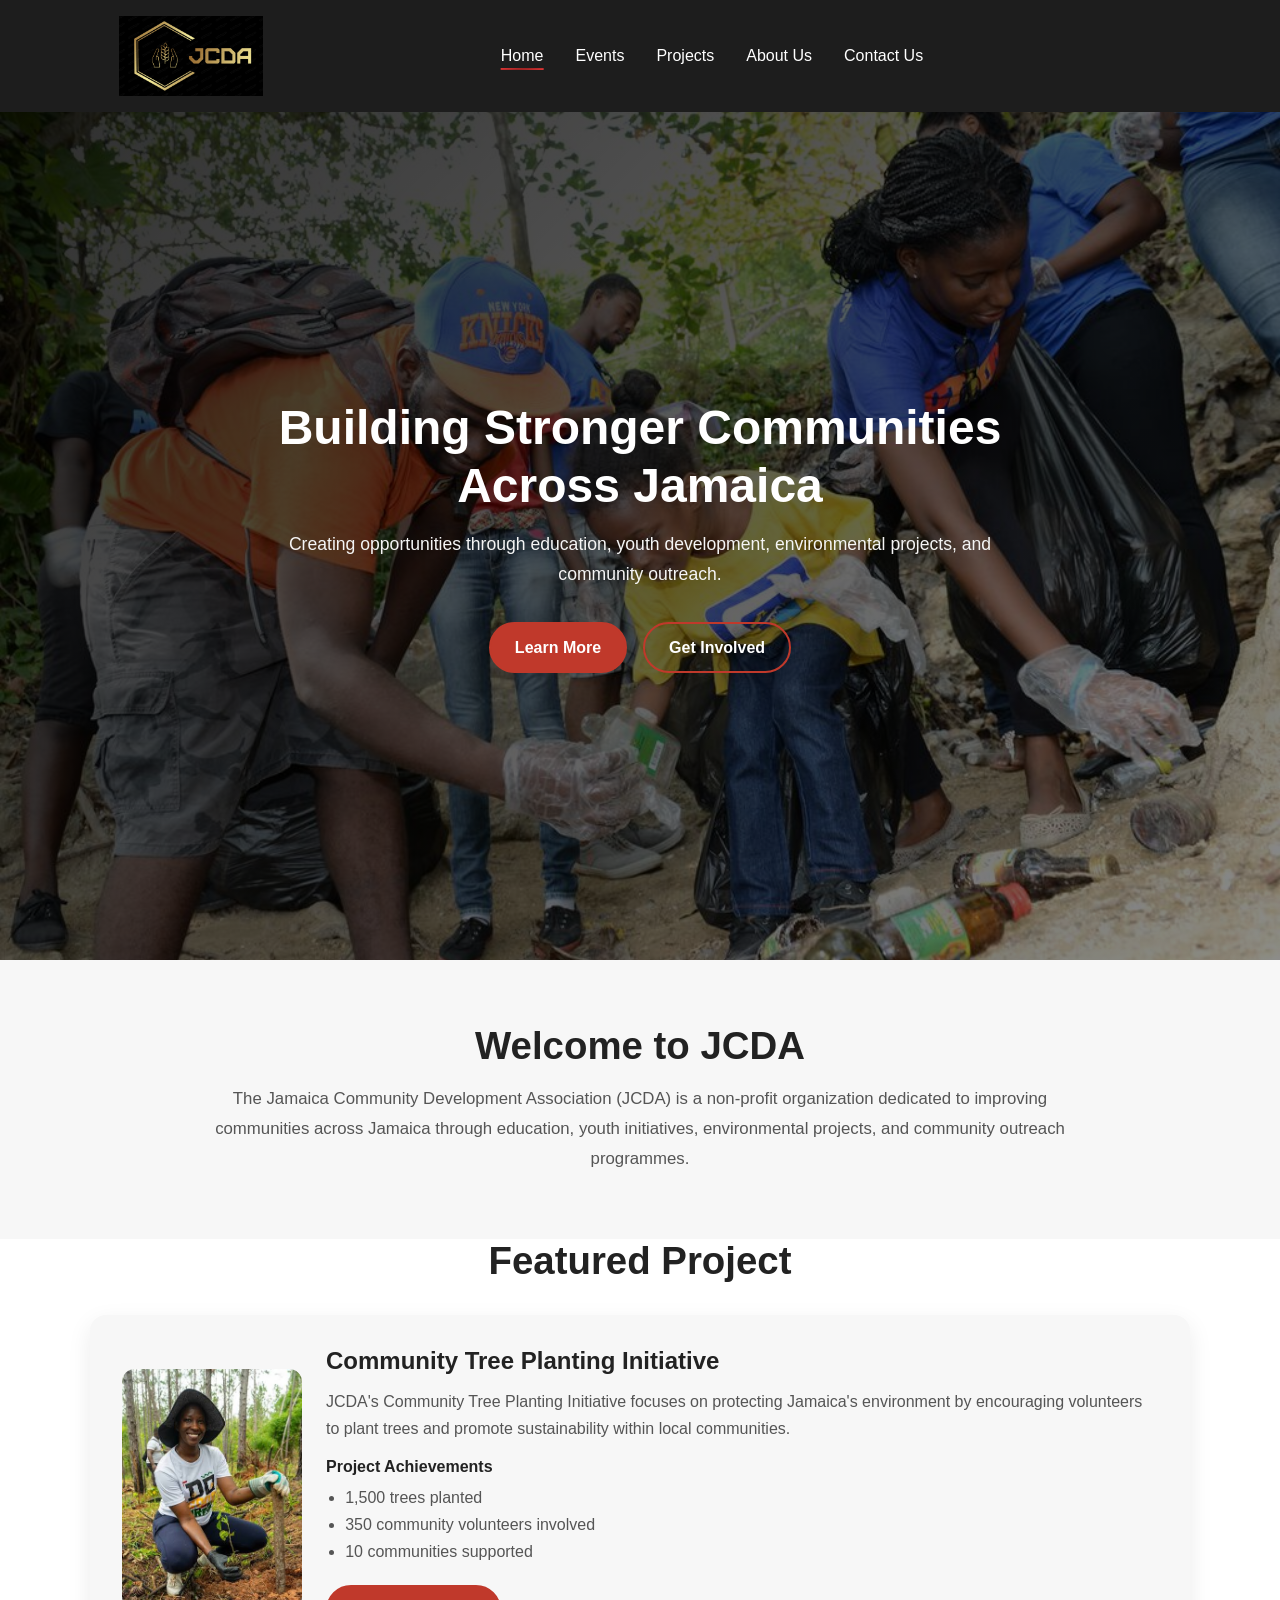
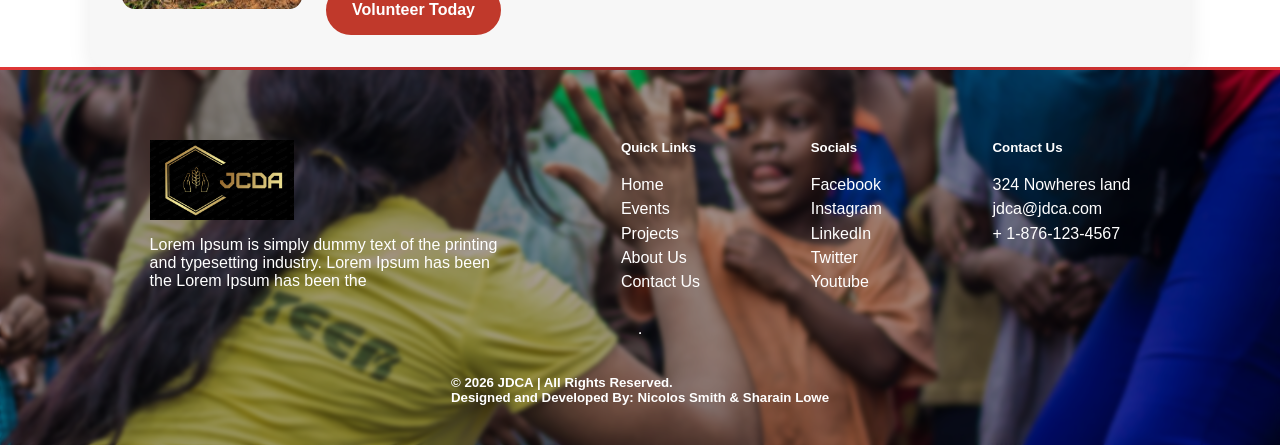
==== commit bcbf9063: "favicon" ====
--- a/index.html
+++ b/index.html
@@ -4,6 +4,7 @@
     <meta charset="UTF-8">
     <meta name="viewport" content="width=device-width, initial-scale=1.0">
     <link rel="stylesheet" href="./css/style.css">
+    <link rel="icon" type="image/x-icon" href="./images/favicon.ico">
     <title>Home</title>
 </head>
 <body>
@@ -32,7 +33,7 @@
         </ul>
         <ul>
             <li>
-                <i class="fa-solid fa-user"></i>
+                <!-- <i class="fa-solid fa-user"></i> -->
             </li>
         </ul>
     </nav>
@@ -88,9 +89,8 @@
             <div class="main">
                 <div class="comp">
                     <div class="logo-border">
-                        <img src="/assets/img/newLogo-01.png" alt="">
+                        <img src="./images/mplogo.png" alt="">
                     </div>
-                    <h5>JCDA</h5>
                     <p>Lorem Ipsum is simply dummy text of the printing and typesetting industry. Lorem Ipsum has been
                         the Lorem Ipsum has been the</p>
                 </div>
--- a/css/style.css
+++ b/css/style.css
@@ -2,7 +2,11 @@
     margin: 0;
     padding: 0;
     text-decoration: none;
-    color: white;
+    font-family: Arial, Helvetica, sans-serif;
+}
+
+section{
+    color: rgb(255, 255, 255);
 }
 
 /* Contact section styles */
@@ -88,7 +92,7 @@
 
 .logo-border img {
     width: 9rem;
-    height: 7rem;
+    height: 5rem;
     object-fit: cover;
     display: block;
 }
@@ -254,6 +258,76 @@
     margin-bottom: 1rem;
 }
 
+.team {
+    padding: 4rem 2rem;
+    background: linear-gradient(180deg, #f7f7f7 0%, #ffffff 100%);
+}
+
+.team-content {
+    max-width: 1100px;
+    margin: 0 auto;
+}
+
+.team h2 {
+    text-align: center;
+    font-size: clamp(1.8rem, 3vw, 2.4rem);
+    margin-bottom: 1rem;
+    color: #222;
+}
+
+.team-intro {
+    max-width: 760px;
+    margin: 0 auto 2rem;
+    text-align: center;
+    color: #555;
+    line-height: 1.8;
+}
+
+.team-container {
+    display: grid;
+    grid-template-columns: repeat(3, minmax(220px, 1fr));
+    gap: 1.5rem;
+}
+
+.team-card {
+    background: #fff;
+    border-radius: 1rem;
+    padding: 1.5rem;
+    box-shadow: 0 8px 24px rgba(0, 0, 0, 0.08);
+    text-align: center;
+}
+
+.team-card img {
+    width: 100%;
+    height: 220px;
+    object-fit: cover;
+    border-radius: 0.8rem;
+    margin-bottom: 1rem;
+}
+
+.team-card h3 {
+    font-size: 1.25rem;
+    margin-bottom: 0.3rem;
+    color: #222;
+}
+
+.team-card h4 {
+    color: #c0392b;
+    font-size: 1rem;
+    margin-bottom: 0.7rem;
+}
+
+.team-card p {
+    color: #555;
+    line-height: 1.7;
+}
+
+@media (max-width: 800px) {
+    .team-container {
+        grid-template-columns: 1fr;
+    }
+}
+
 .vision-mission {
     display: flex;
     flex-wrap: wrap;
@@ -399,6 +473,7 @@
     background-position: center;
     position: relative;
     display: flex;
+    color:white
 }
 
 footer::after {
@@ -430,9 +505,8 @@
 }
 
 footer .comp img {
-    width: 5rem;
+    width: 9rem;
     height: 5rem;
-    border-radius: 50%;
     object-fit: cover;
     display: block;
 }
@@ -474,6 +548,7 @@
 }
 
 .main {
+    color: rgb(255, 255, 255);
     position: relative;
     justify-content: space-evenly;
     align-items: start;
@@ -515,3 +590,419 @@
     justify-content: center;
 
 }
+
+.topImage .overlay{
+    background-color: rgba(0, 0, 0, 0.234);
+    position: relative;
+    display: flex;
+    flex-direction: column;
+    justify-content: center;
+    height:100%;
+    width: 100%;
+}
+
+.topImage .overlay h1{
+    margin-left: 2rem;
+
+}
+
+.topImage .overlay h3{
+    margin-top: 1.3rem;
+    margin-left: 12rem;
+}
+
+
+main .contact{
+    display: flex;
+    position: relative;
+    justify-content: center;
+    width:100%;
+    align-items: center;
+    flex-direction: row;
+    min-height: 40vh;
+    padding:2rem;
+    background-color: rgba(0, 0, 0, 0.888);
+}
+
+main .contact h1{
+    color:black;
+    font-size: 3rem;
+}
+
+main .contact p{
+    color:black;
+}
+
+.contactDetails, form{
+    width:50%;
+    height:100%;
+    display: flex;
+    flex-direction: column;
+    row-gap: 2rem;
+}
+
+.formcon{
+    width:80%;
+    background-color: rgb(46, 46, 46);
+    padding:2rem;
+    border-radius: 1rem;
+    display: flex;
+    flex-direction: column;
+    row-gap: 2rem;
+    border: 1px solid rgb(133, 133, 133);
+}
+
+.row{
+    width:80%;
+    display: flex;
+    flex-direction: row;
+    justify-content: space-between;
+    position: relative;
+    column-gap: 2rem;
+}
+
+.namefield, .fieldCon{
+    
+    display: flex;
+    position: relative;
+    flex-direction: column;
+    width:80%;
+    justify-content: space-between;
+}
+
+.fieldCon{
+    width:100%;
+}
+
+input{
+    height:2rem;
+}
+.error{
+    color:red;
+    font-size: 0.8rem;
+}
+
+input.invalid, textarea.invalid{
+   border: 2px solid red;
+}
+
+input.valid, textarea.valid {
+    border: 2px solid green;
+}
+
+.error{
+    color: red !important;
+}
+
+.contact .contactDetails h1, .contact .contactDetails p{
+    color: white;
+}
+
+.contact .contactDetails p{
+    font-size: 1.5rem;
+    font-weight: 200;
+}
+
+.contactinfo{
+    display: flex;
+    position: relative;
+    align-items: center;
+    column-gap: 1rem;
+}
+
+.contactinfo .svg-inline--fa{
+    font-size: 2rem;
+    width:2rem;
+    height:2rem;
+}
+
+#subBtn{
+    background-color: black;
+    color:white;
+    outline:none;
+    border:2px solid white;
+    width:7rem;
+    height:2.5rem;
+    border-radius: 1rem;
+    cursor: pointer;
+}
+
+
+#subBtn:hover{
+    background-color: rgb(33, 33, 33);
+}
+
+input, textarea{
+    color: rgb(49, 49, 49);
+}
+
+textarea{
+    height:4rem;
+}
+
+
+.events{
+    display: flex;
+    flex-direction: column;
+    justify-content: center;
+    align-items: center;
+    padding: 2rem;
+    row-gap: 3rem;
+    background-color: rgb(46, 46, 46);
+}
+
+.events h1{
+    font-family: Arial, Helvetica, sans-serif;
+    font-size: 3rem;
+}
+
+.eventCon{
+    width:100%;
+    justify-content: center;
+    display: flex;
+    flex-direction: row;
+    flex-wrap: wrap;
+    column-gap: 2rem;
+    row-gap: 2rem;
+}
+
+.eventCard{
+    width:20rem;
+    background-color: rgb(255, 254, 253);
+    height:25rem;
+    display: flex;
+    flex-direction: column;
+    border-radius: 3rem;
+    box-shadow: 0px 10px 11px -1px rgba(0,0,0,0.75);
+    -webkit-box-shadow: 0px 10px 11px -1px rgba(0,0,0,0.75);
+    -moz-box-shadow: 0px 10px 11px -1px rgba(0,0,0,0.75);
+}
+
+.eventCard img{
+    border-radius: 3rem;
+    box-shadow: 0px 10px 11px -1px rgba(0,0,0,0.75);
+    -webkit-box-shadow: 0px 10px 11px -1px rgba(0,0,0,0.75);
+    -moz-box-shadow: 0px 10px 11px -1px rgba(0,0,0,0.75);
+}
+
+.cardInfo{
+    display: flex;
+    justify-content: center;
+    align-items: center;
+    position: relative;
+    flex:1;
+    column-gap: 1rem;
+    padding:0 1rem;
+}
+
+.cardInfo h5{
+    color: rgb(109, 109, 109);
+}
+
+.cardInfo span{
+    height:60%;
+    width:2px;
+    
+}
+
+.blueline{
+     background-color: rgb(41, 95, 126);
+}
+
+.redline{
+    background-color: rgb(173, 0, 0);
+}
+
+
+.greenline{
+background-color: rgb(0, 75, 0);
+}
+
+.purpleline{
+    background-color: purple;
+}
+
+.date{
+    display: flex;
+    flex-direction: column;
+    justify-content: center;
+    align-items: center;
+}
+
+.date h4, .date h3{
+    font-size: 2rem;
+}
+
+.date h4{
+   font-family:Cambria, Cochin, Georgia, Times, 'Times New Roman', serif;
+}
+
+.fulldDeatails{
+    display: flex;
+    flex-direction: column;
+    row-gap: 0.6rem;
+    
+}
+
+.blue{
+    color:rgb(41, 95, 126) ;
+}
+
+.red{
+    color:rgb(173, 0, 0);
+}
+
+.green{
+    color: rgb(0, 75, 0);
+}
+
+.purple{
+    color: purple;
+}
+@media (max-width: 650px) {
+    nav ul {
+        flex-direction: column;
+        text-align: center;
+    }
+
+    nav ul li {
+        margin: 10px 0;
+    }
+
+    .logo {
+        position: static;
+        display: block;
+        margin: 0 auto 10px auto;
+        width: 120px;
+    }
+
+    main {
+        width: 60%;
+    }
+}
+
+.projectsPage{
+    display: flex;
+    flex-direction: column;
+    width:100%;
+    position: relative;
+    justify-content: center;
+    align-items: center;
+    padding: 2rem 0;
+    row-gap: 2rem;
+    color: #c0392b;
+    background-color: #f2f2f2;
+}
+
+
+.btnCon{
+    width:100%;
+    display: flex;
+    flex-direction: row;
+    column-gap: 1rem;
+    justify-content: center;
+    align-items: center;
+}
+
+
+.btnCon button{
+    padding: 1rem 3rem;
+    outline: none;
+    border-radius: 1rem;
+    border: 2px solid #c0392b;
+    background-color: transparent;
+    color: #c0392b;
+    cursor:pointer;
+}
+
+.btnCon button:hover, .tabBtn.active{
+    background-color:#c0392b;
+    color: white;
+}
+
+.projectsPage span{
+    width:80%;
+    height:2px;
+    background-color: #7f7f7f;
+
+}
+
+.contentCon{
+    display: flex;
+    position: relative;
+    width:80%;
+    align-items: start;
+}
+
+.tabContent{
+    row-gap: 1rem;
+    flex-direction: column;
+    display:none;
+}
+
+.tabContent p{
+    width:60%;
+    line-height: 2rem;
+}
+
+.tabContent img{
+    width:40rem;
+    border-radius: 2rem;
+    box-shadow: 0px 10px 11px -1px rgba(0,0,0,0.75);
+    -webkit-box-shadow: 0px 10px 11px -1px rgba(0,0,0,0.75);
+    -moz-box-shadow: 0px 10px 11px -1px rgba(0,0,0,0.75);
+
+}
+
+
+
+.tabContent.active{
+    display: flex;
+    visibility:visible;
+}
+
+.seconCon{
+    display: flex;
+    justify-content: start;
+    align-items: center;
+    column-gap: 2rem;
+}
+
+.stats{
+    display: flex;
+    flex-direction: column;
+    row-gap: 1rem;
+}
+
+
+.imageCollection{
+    width:100%;
+    padding: 3rem;
+    display: flex;
+    flex-wrap: wrap;
+    flex-direction: row;
+    position: relative;
+    justify-content: center;
+    align-items: center;
+    row-gap: 2rem;
+    column-gap: 2rem;
+}
+
+.imageCollection figure{
+    position: relative;
+    display: flex;
+    flex-direction: column;
+    justify-content: center;
+    align-items: center;
+    row-gap: 1rem;
+}
+
+.imageCollection figure img{
+    width:20rem;
+    height:14rem;
+    border-radius: 2rem;
+    box-shadow: 0px 10px 11px -1px rgba(0,0,0,0.75);
+    -webkit-box-shadow: 0px 10px 11px -1px rgba(0,0,0,0.75);
+    -moz-box-shadow: 0px 10px 11px -1px rgba(0,0,0,0.75);
+
+}
